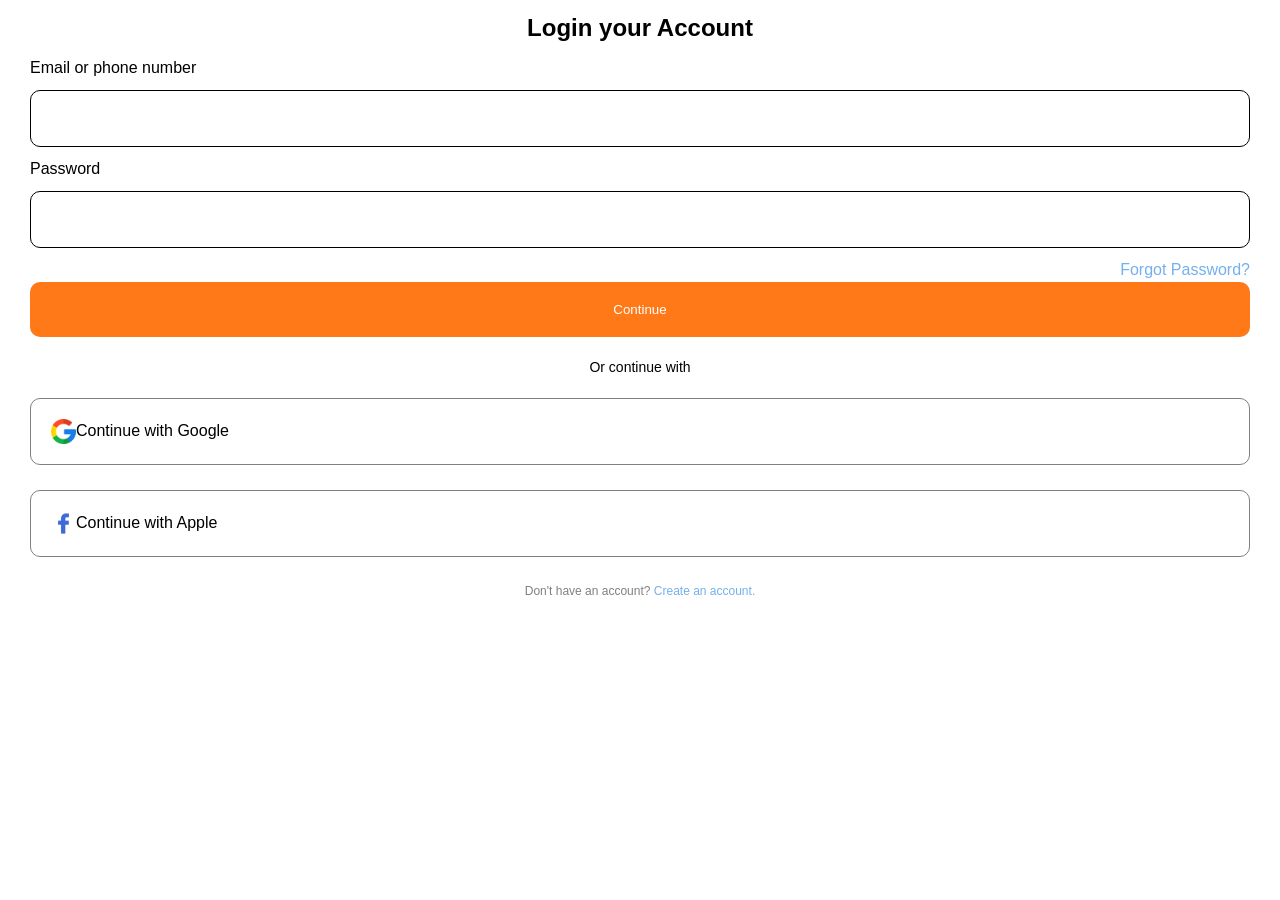
==== pages/login.html @ 5b3d2cf2 "first commit" ====
<!DOCTYPE html>
<html lang="en">
<head>
    <meta charset="UTF-8">
    <meta name="viewport" content="width=device-width, initial-scale=1.0">
    <link rel="stylesheet" href="/styles/loginStyle.css">
    <title>Document</title>
</head>
<body>
    <main>
        <section class="logo">
            <h1>Login your Account</h1>
        </section>

        <section class="loginForm">

            <form action="">
                <label for="email">Email or phone number</label>
                <input type="email" id="email">

                <label for="password">Password</label>
                <input type="password" id="password">
                <p class="forgotLink">Forgot Password?</p>

                <button class="continueBtn">Continue</button>
            </form>

            <p class="continueParagraph">Or continue with</p>

        </section>

        <section class="accounts">
            <div><img src="/assets/icons/google.png" width="25px"><span>Continue with Google</span></div>
            <div><img src="/assets/icons/facebook.png" width="25px" alt=""><span>Continue with Apple</span></div>
            <p>Don't have an account? <a href="signUp.html">Create an account.</a></p>
        </section>
    </main>
</body>
</html>
---- styles/loginStyle.css ----
*, *::before, *::after{
    box-sizing: border-box;
    margin: 0;
    padding: 0;
}

html{
    scroll-behavior: smooth;
}

body{
    font-family: Arial, Helvetica, sans-serif;
    line-height: 1.5;
}
main{
    padding: 10px 30px;
}

.logo{
    text-align: center;
}

form label, form input{
    display: block;
    width: 100%;
    margin: 10px 0;
}

form input{
    padding: 20px;
    border-radius: 10px;
    border: 1px solid black;
}

.forgotLink{
    width: 100%;
    text-align: right;
    color: #74b0ed;
}

.continueBtn{
    width: 100%;
    padding: 20px;
    border-radius: 10px;
    border: none;
    background-color: #ff7918;
    color: white;
    /* font-weight: 600; */
}

.continueParagraph{
    width: 100%;
    text-align: center;
    font-size: 14px;
    margin: 20px 0;
}

.accounts div{
    /* display: block; */
    width: 100%;
    padding: 20px;
    background-color: white;
    border: 1px solid gray;
    border-radius: 10px;
    margin: 0 auto 25px;
    display: flex;
    /* justify-content: space-evenly; */
}

.accounts button img{
    /* display: flex; */
    margin-right: 8px;
}

.accounts p{
    font-size: 12px;
    width: 100%;
    text-align: center;
    color: gray;
    /* margin-top: -5px; */
}

.accounts p a{
    text-decoration: none;
    color: #74b0ed;
}
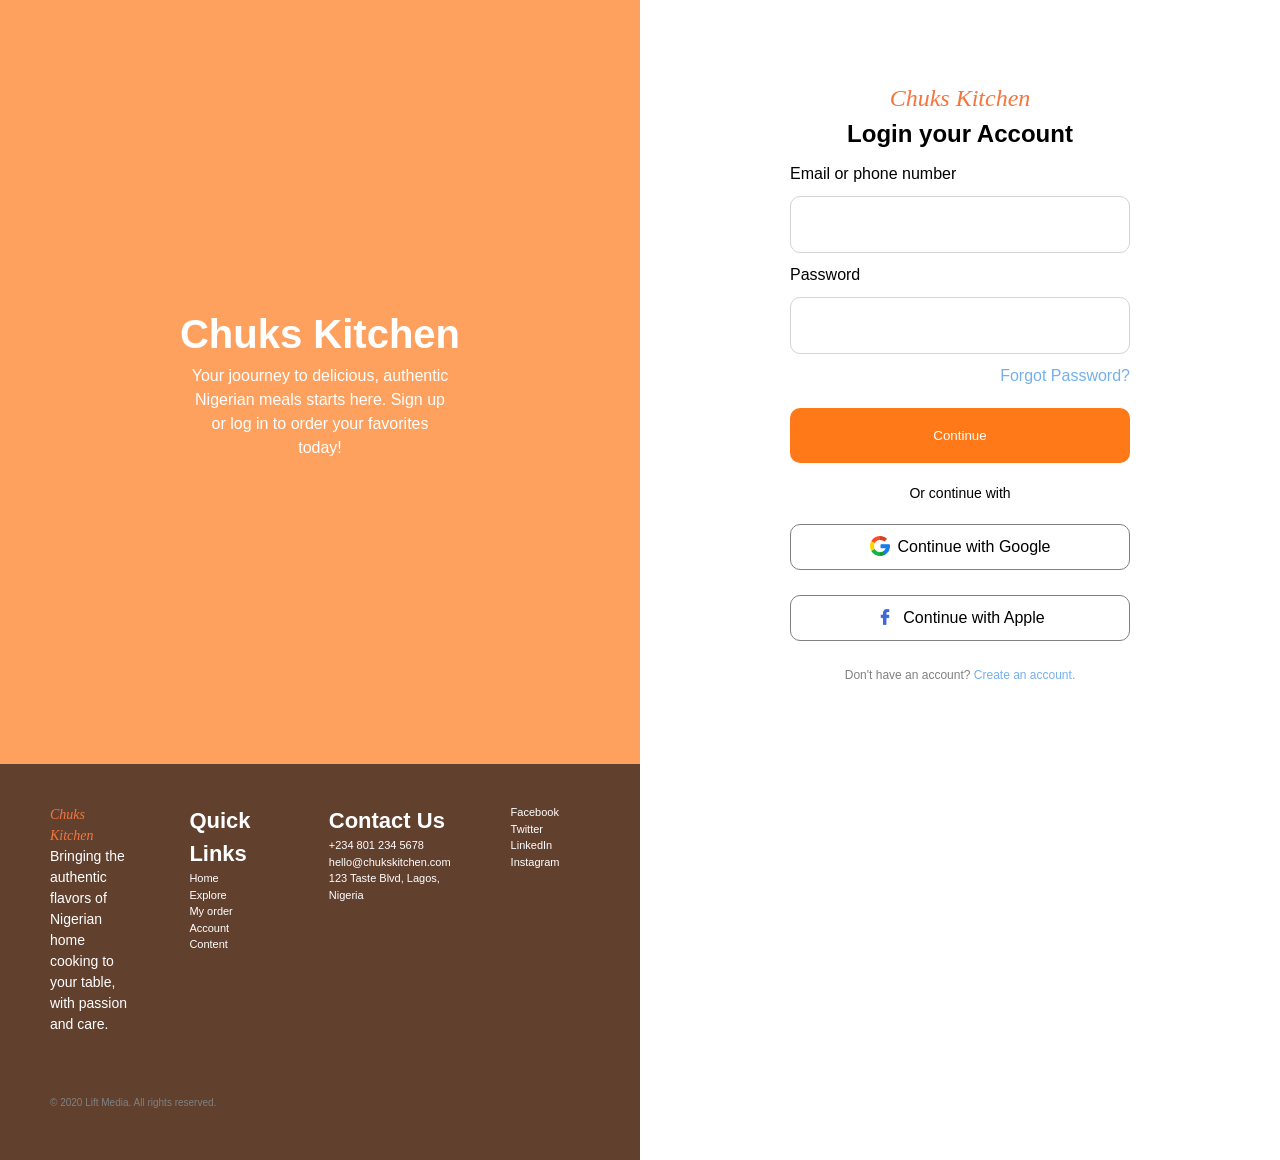
==== commit 9db44749: "updates on the project" ====
--- a/pages/login.html
+++ b/pages/login.html
@@ -8,11 +8,24 @@
 </head>
 <body>
     <main>
-        <section class="logo">
-            <h1>Login your Account</h1>
+        <section class="loginImage">
+            <!-- <img src="/assets/Rectangle_2.png" width="100%" alt=""> -->
+             <div>
+                <h1>Chuks Kitchen</h1>
+                <p>
+                    Your joourney to delicious, authentic <br> Nigerian meals starts here. 
+                    Sign up <br> or log in to order your favorites 
+                    <br> today!
+                </p>
+             </div>
         </section>
-
+        
         <section class="loginForm">
+            
+            <section class="logo">
+                <p>Chuks Kitchen</p>
+                <h1>Login your Account</h1>
+            </section>
 
             <form action="">
                 <label for="email">Email or phone number</label>
@@ -23,17 +36,53 @@
                 <p class="forgotLink">Forgot Password?</p>
 
                 <button class="continueBtn">Continue</button>
+                <p class="continueParagraph">Or continue with</p>
             </form>
 
-            <p class="continueParagraph">Or continue with</p>
+            <section class="accounts">
+                <div><img src="/assets/icons/google.png" width="20px"><span>Continue with Google</span></div>
+                <div><img src="/assets/icons/facebook.png" width="20px" alt=""><span>Continue with Apple</span></div>
+                <p>Don't have an account? <a href="signUp.html">Create an account.</a></p>
+            </section>
 
         </section>
 
-        <section class="accounts">
-            <div><img src="/assets/icons/google.png" width="25px"><span>Continue with Google</span></div>
-            <div><img src="/assets/icons/facebook.png" width="25px" alt=""><span>Continue with Apple</span></div>
-            <p>Don't have an account? <a href="signUp.html">Create an account.</a></p>
-        </section>
+        <footer>
+            <section class="footerContent">
+                <section class="aboutFooter">
+                    <p class="footerLogo">Chuks Kitchen</p>
+                    <p>Bringing the authentic flavors of Nigerian 
+                        home cooking to your table, with passion 
+                        and care.</p>
+                </section>
+
+                <section class="quickLinks">
+                    <h2>Quick Links</h2>
+                    <a href="">Home</a>
+                    <a href="">Explore</a>
+                    <a href="">My order</a>
+                    <a href="">Account</a>
+                    <a href="">Content</a>
+                </section>
+
+                <section class="contactUs">
+                    <h2>Contact Us</h2>
+                    <p>+234 801 234 5678</p>
+                    <p>hello@chukskitchen.com</p>
+                    <p>123 Taste Blvd, Lagos, Nigeria</p>
+                </section>
+
+                <section>
+                    <p>Facebook</p>
+                    <p>Twitter</p>
+                    <p>LinkedIn</p>
+                    <p>Instagram</p>
+                </section>
+            </section>
+
+            <p class="footerCopyRight">&copy; 2020 Lift Media. All rights reserved.</p>
+        </footer>
+
     </main>
 </body>
 </html>
--- a/styles/loginStyle.css
+++ b/styles/loginStyle.css
@@ -12,12 +12,32 @@
     font-family: Arial, Helvetica, sans-serif;
     line-height: 1.5;
 }
-main{
-    padding: 10px 30px;
+
+.loginImage{
+    display: none;
+}
+
+footer{
+    display: none;
+}
+
+.loginForm{
+    padding: 30px 50px;
 }
 
 .logo{
     text-align: center;
+}
+
+.logo p{
+    font-family: cursive;
+    font-style: italic;
+    color: #f6753e;
+    font-size: 24px;
+}
+
+.logo h1{
+    font-size: 24px;
 }
 
 form label, form input{
@@ -29,13 +49,14 @@
 form input{
     padding: 20px;
     border-radius: 10px;
-    border: 1px solid black;
+    border: 1px solid rgb(213, 211, 211);
 }
 
 .forgotLink{
     width: 100%;
     text-align: right;
     color: #74b0ed;
+    margin-bottom: 20px;
 }
 
 .continueBtn{
@@ -45,7 +66,7 @@
     border: none;
     background-color: #ff7918;
     color: white;
-    /* font-weight: 600; */
+    text-align: center;
 }
 
 .continueParagraph{
@@ -58,18 +79,18 @@
 .accounts div{
     /* display: block; */
     width: 100%;
-    padding: 20px;
+    padding: 10px 20px;
     background-color: white;
     border: 1px solid gray;
     border-radius: 10px;
     margin: 0 auto 25px;
-    display: flex;
-    /* justify-content: space-evenly; */
+    text-align: center;
 }
 
-.accounts button img{
+.accounts img{
     /* display: flex; */
     margin-right: 8px;
+    margin-bottom: -4px;
 }
 
 .accounts p{
@@ -83,4 +104,83 @@
 .accounts p a{
     text-decoration: none;
     color: #74b0ed;
+}
+
+@media screen and (min-width: 480px) {
+    main{
+        display: grid;
+        grid-template-columns: 1fr 1fr;
+    }
+
+    .loginImage{
+        display: block;
+        background-image: url('/assets/Rectangle_2.png');
+        background-repeat: no-repeat;
+        background-position: center;
+        background-size: cover;
+    }
+
+    .loginImage div{
+        width: 100%;
+        height: 100%;
+        background-color: rgba(255, 121, 26, 0.7);
+        color: white;
+        margin: auto;
+        text-align: center;
+        align-content: center;
+    }
+
+    .loginImage div h1{
+        font-size: 40px;
+    }
+
+    .loginForm{
+        padding: 80px 150px;
+    }
+
+    footer{
+        display: block;
+        /* width: 100%; */
+        background-color: #61402e;
+        color: white;
+    }
+
+    .footerContent{
+        display: grid;
+        grid-template-columns: 1fr 1fr 1fr 1fr;
+        padding: 40px 20px;
+    }
+
+    .footerContent section{
+        padding: 0 30px;
+        font-size: 11px;
+    }
+
+    .footerContent .aboutFooter p{
+        font-size: 14px;
+        /* margin-top: -50px; */
+    }
+
+    .footerLogo{
+        font-family: cursive;
+        font-style: italic;
+        color: #f6753e;
+        font-size: 24px;
+    }
+
+    .footerContent h2{
+        font-size: 22px;
+    }
+
+    .quickLinks a{
+        display: block;
+        text-decoration: none;
+        color: white;
+    }
+
+    .footerCopyRight{
+        font-size: 10px;
+        padding: 20px 0 50px 50px;
+        color: gray;
+    }
 }
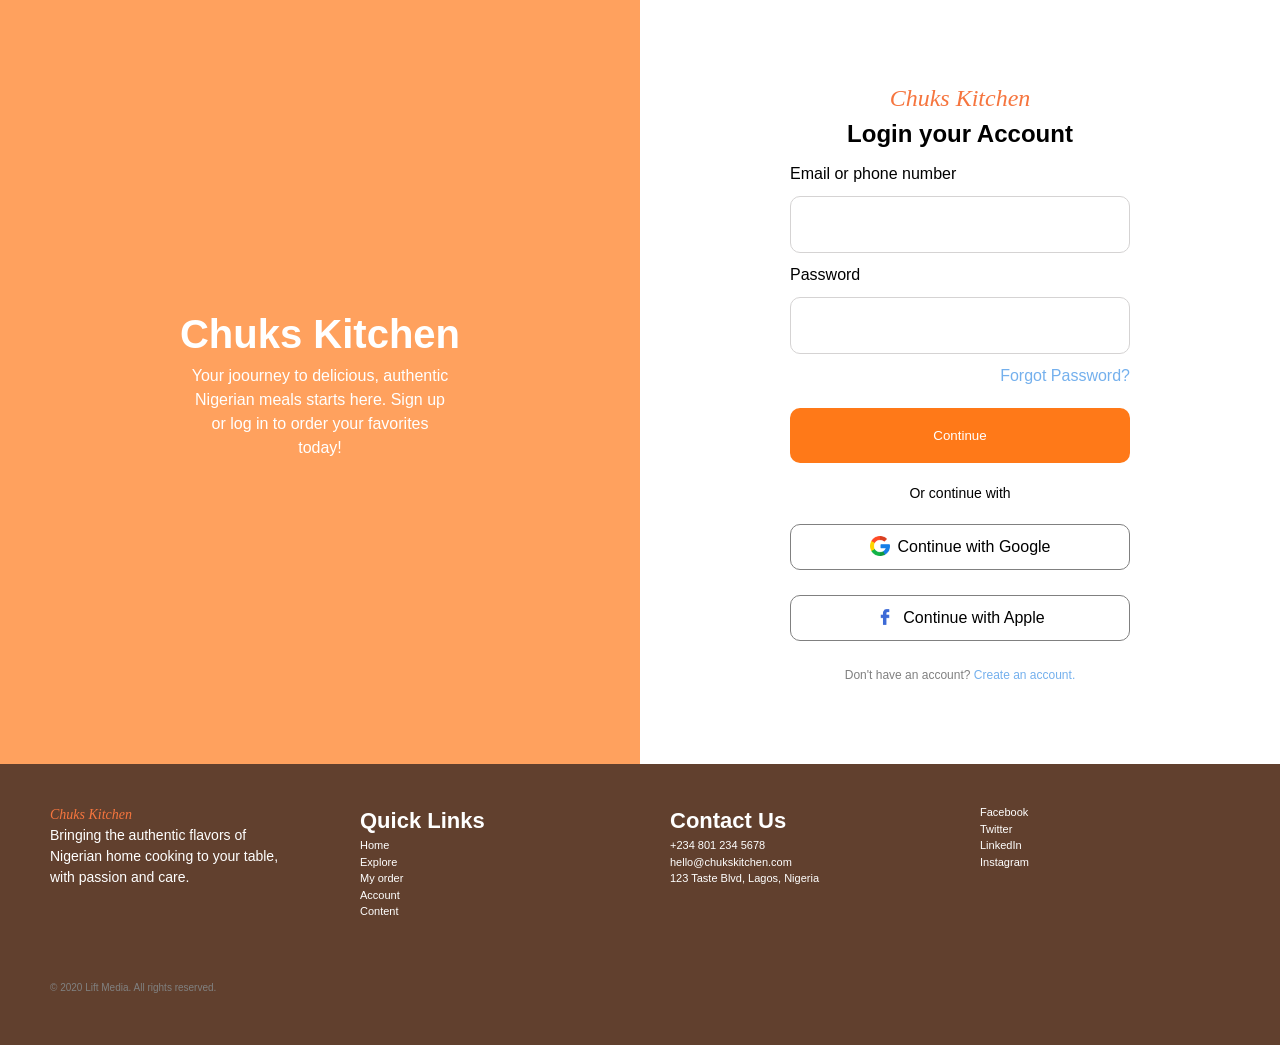
==== commit 348775ae: "New updates" ====
--- a/pages/login.html
+++ b/pages/login.html
@@ -3,48 +3,49 @@
 <head>
     <meta charset="UTF-8">
     <meta name="viewport" content="width=device-width, initial-scale=1.0">
-    <link rel="stylesheet" href="/styles/loginStyle.css">
+    <link rel="stylesheet" href="../styles/loginStyle.css">
     <title>Document</title>
 </head>
 <body>
     <main>
-        <section class="loginImage">
-            <!-- <img src="/assets/Rectangle_2.png" width="100%" alt=""> -->
-             <div>
-                <h1>Chuks Kitchen</h1>
-                <p>
-                    Your joourney to delicious, authentic <br> Nigerian meals starts here. 
-                    Sign up <br> or log in to order your favorites 
-                    <br> today!
-                </p>
-             </div>
-        </section>
-        
-        <section class="loginForm">
+        <section class="loginPage">
+            <section class="loginImage">
+                <div>
+                    <h1>Chuks Kitchen</h1>
+                    <p>
+                        Your joourney to delicious, authentic <br> Nigerian meals starts here. 
+                        Sign up <br> or log in to order your favorites 
+                        <br> today!
+                    </p>
+                </div>
+            </section>
             
-            <section class="logo">
-                <p>Chuks Kitchen</p>
-                <h1>Login your Account</h1>
+            <section class="loginForm">
+                
+                <section class="logo">
+                    <p>Chuks Kitchen</p>
+                    <h1>Login your Account</h1>
+                </section>
+
+                <form action="">
+                    <label for="email">Email or phone number</label>
+                    <input type="email" id="email">
+
+                    <label for="password">Password</label>
+                    <input type="password" id="password">
+                    <p class="forgotLink">Forgot Password?</p>
+
+                    <button class="continueBtn">Continue</button>
+                    <p class="continueParagraph">Or continue with</p>
+                </form>
+
+                <section class="accounts">
+                    <div><img src="/assets/icons/google.png" width="20px"><span>Continue with Google</span></div>
+                    <div><img src="/assets/icons/facebook.png" width="20px" alt=""><span>Continue with Apple</span></div>
+                    <p>Don't have an account? <a href="signUp.html">Create an account.</a></p>
+                </section>
+
             </section>
-
-            <form action="">
-                <label for="email">Email or phone number</label>
-                <input type="email" id="email">
-
-                <label for="password">Password</label>
-                <input type="password" id="password">
-                <p class="forgotLink">Forgot Password?</p>
-
-                <button class="continueBtn">Continue</button>
-                <p class="continueParagraph">Or continue with</p>
-            </form>
-
-            <section class="accounts">
-                <div><img src="/assets/icons/google.png" width="20px"><span>Continue with Google</span></div>
-                <div><img src="/assets/icons/facebook.png" width="20px" alt=""><span>Continue with Apple</span></div>
-                <p>Don't have an account? <a href="signUp.html">Create an account.</a></p>
-            </section>
-
         </section>
 
         <footer>
--- a/styles/loginStyle.css
+++ b/styles/loginStyle.css
@@ -13,11 +13,7 @@
     line-height: 1.5;
 }
 
-.loginImage{
-    display: none;
-}
-
-footer{
+.loginImage, footer{
     display: none;
 }
 
@@ -107,7 +103,8 @@
 }
 
 @media screen and (min-width: 480px) {
-    main{
+    
+    .loginPage{
         display: grid;
         grid-template-columns: 1fr 1fr;
     }
@@ -140,7 +137,6 @@
 
     footer{
         display: block;
-        /* width: 100%; */
         background-color: #61402e;
         color: white;
     }
@@ -158,7 +154,6 @@
 
     .footerContent .aboutFooter p{
         font-size: 14px;
-        /* margin-top: -50px; */
     }
 
     .footerLogo{
